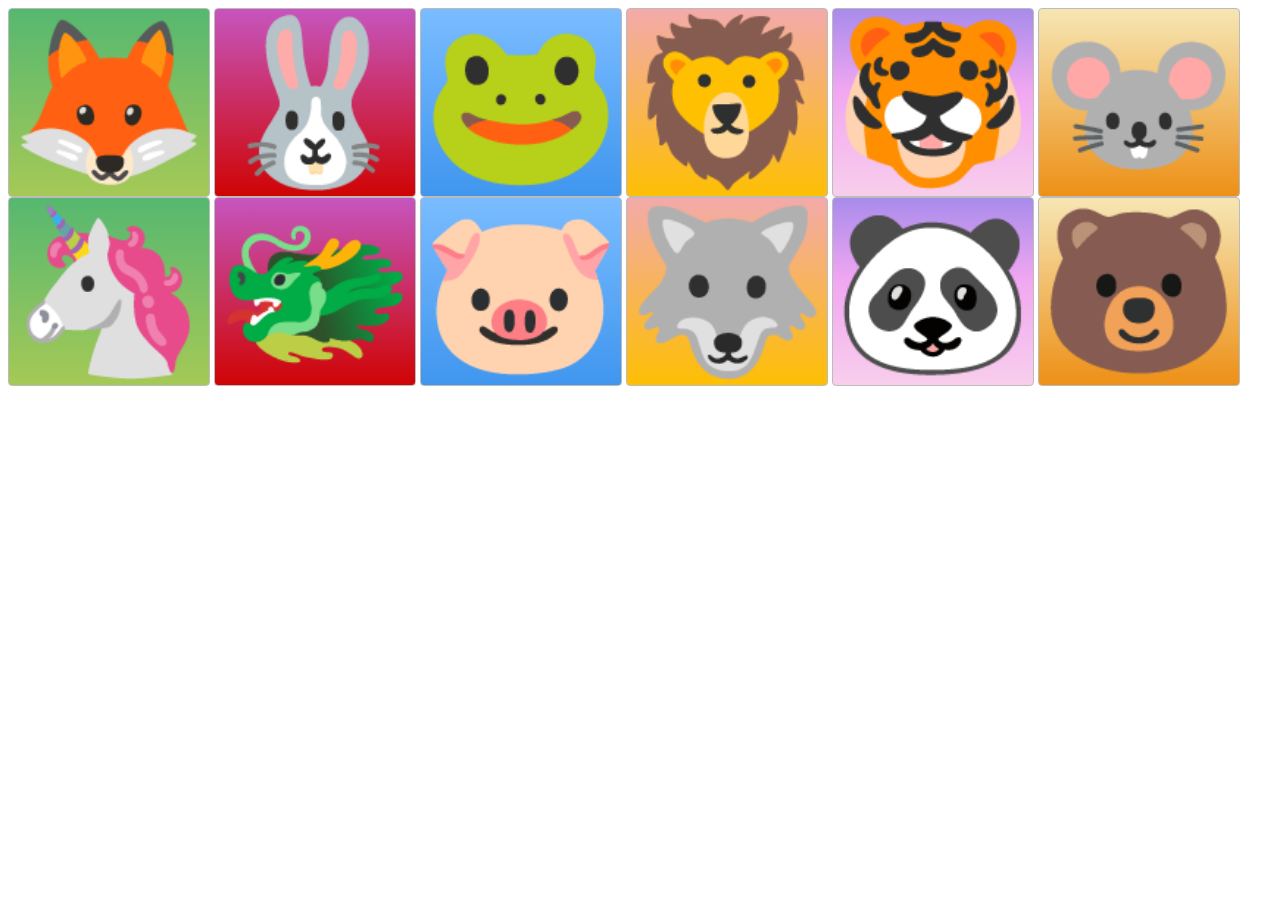
==== css_grid/index.html @ eec1d522 "css_grid init" ====
<!DOCTYPE html>
<html>
<head>
  <!-- the below meta tag is default in most modern browsers. however if you have an
  older browser, the emojis may not show up properly. In which case you need this meta
  tag. Read more here: https://teamtreehouse.com/community/meta-charsetutf8-what-does-this-mean-or-what-does-it-do-i-deleted-it-from-the-code-and-nothing-changed -->
  <meta charset="utf-8" >  
  <title>Grid Master</title>
  <link rel="stylesheet" type="text/css" href="./style.css">
</head>
<body>
  <div class="zone green">🦊</div>
  <div class="zone red">🐰</div>
  <div class="zone blue">🐸</div>
  <div class="zone yellow">🦁</div>
  <div class="zone purple">🐯</div>
  <div class="zone brown">🐭</div>
  <div class="zone green">🦄</div>
  <div class="zone red">🐲</div>
  <div class="zone blue">🐷</div>
  <div class="zone yellow">🐺</div>
  <div class="zone purple">🐼</div>
  <div class="zone brown">🐻</div>
</body>
</html>
---- css_grid/style.css ----
.zone {
    cursor:pointer;
    display:inline-block;
    text-align: center;
    font-size:10em;
    border-radius:4px;
    border:1px solid #bbb;
    transition: all 0.3s linear;
}

.zone:hover {
    -webkit-box-shadow:rgba(0,0,0,0.8) 0px 5px 15px, inset rgba(0,0,0,0.15) 0px -10px 20px;
    -moz-box-shadow:rgba(0,0,0,0.8) 0px 5px 15px, inset rgba(0,0,0,0.15) 0px -10px 20px;
    -o-box-shadow:rgba(0,0,0,0.8) 0px 5px 15px, inset rgba(0,0,0,0.15) 0px -10px 20px;
    box-shadow:rgba(0,0,0,0.8) 0px 5px 15px, inset rgba(0,0,0,0.15) 0px -10px 20px;
}


/*https://paulund.co.uk/how-to-create-shiny-css-buttons*/
/***********************************************************************
 *  Green Background
 **********************************************************************/
.green{
    background: #56B870; /* Old browsers */
    background: -moz-linear-gradient(top, #56B870 0%, #a5c956 100%); /* FF3.6+ */
    background: -webkit-gradient(linear, left top, left bottom, color-stop(0%,#56B870), color-stop(100%,#a5c956)); /* Chrome,Safari4+ */
    background: -webkit-linear-gradient(top, #56B870 0%,#a5c956 100%); /* Chrome10+,Safari5.1+ */
    background: -o-linear-gradient(top, #56B870 0%,#a5c956 100%); /* Opera 11.10+ */
    background: -ms-linear-gradient(top, #56B870 0%,#a5c956 100%); /* IE10+ */
    background: linear-gradient(top, #56B870 0%,#a5c956 100%); /* W3C */
}

/***********************************************************************
 *  Red Background
 **********************************************************************/
.red{
    background: #C655BE; /* Old browsers */
    background: -moz-linear-gradient(top, #C655BE 0%, #cf0404 100%); /* FF3.6+ */
    background: -webkit-gradient(linear, left top, left bottom, color-stop(0%,#C655BE), color-stop(100%,#cf0404)); /* Chrome,Safari4+ */
    background: -webkit-linear-gradient(top, #C655BE 0%,#cf0404 100%); /* Chrome10+,Safari5.1+ */
    background: -o-linear-gradient(top, #C655BE 0%,#cf0404 100%); /* Opera 11.10+ */
    background: -ms-linear-gradient(top, #C655BE 0%,#cf0404 100%); /* IE10+ */
    background: linear-gradient(top, #C655BE 0%,#cf0404 100%); /* W3C */
}

/***********************************************************************
 *  Yellow Background
 **********************************************************************/
.yellow{
    background: #F3AAAA; /* Old browsers */
    background: -moz-linear-gradient(top, #F3AAAA 0%, #febf04 100%); /* FF3.6+ */
    background: -webkit-gradient(linear, left top, left bottom, color-stop(0%,#F3AAAA), color-stop(100%,#febf04)); /* Chrome,Safari4+ */
    background: -webkit-linear-gradient(top, #F3AAAA 0%,#febf04 100%); /* Chrome10+,Safari5.1+ */
    background: -o-linear-gradient(top, #F3AAAA 0%,#febf04 100%); /* Opera 11.10+ */
    background: -ms-linear-gradient(top, #F3AAAA 0%,#febf04 100%); /* IE10+ */
    background: linear-gradient(top, #F3AAAA 0%,#febf04 100%); /* W3C */
}

/***********************************************************************
 *  Blue Background
 **********************************************************************/
.blue{
    background: #7abcff; /* Old browsers */
    background: -moz-linear-gradient(top, #7abcff 0%, #60abf8 44%, #4096ee 100%); /* FF3.6+ */
    background: -webkit-gradient(linear, left top, left bottom, color-stop(0%,#7abcff), color-stop(44%,#60abf8), color-stop(100%,#4096ee)); /* Chrome,Safari4+ */
    background: -webkit-linear-gradient(top, #7abcff 0%,#60abf8 44%,#4096ee 100%); /* Chrome10+,Safari5.1+ */
    background: -o-linear-gradient(top, #7abcff 0%,#60abf8 44%,#4096ee 100%); /* Opera 11.10+ */
    background: -ms-linear-gradient(top, #7abcff 0%,#60abf8 44%,#4096ee 100%); /* IE10+ */
    background: linear-gradient(top, #7abcff 0%,#60abf8 44%,#4096ee 100%); /* W3C */
}

/***********************************************************************
 *  Purple Background
 **********************************************************************/
.purple {
    background: #A88BEB; /* Old browsers */
    background: -moz-linear-gradient(top, #A88BEB 0%, #F1A7F1 44%, #F8CEEC 100%); /* FF3.6+ */
    background: -webkit-gradient(linear, left top, left bottom, color-stop(0%,#A88BEB), color-stop(44%,#F1A7F1), color-stop(100%,#F8CEEC)); /* Chrome,Safari4+ */
    background: -webkit-linear-gradient(top, #A88BEB 0%,#F1A7F1 44%,#F8CEEC 100%); /* Chrome10+,Safari5.1+ */
    background: -o-linear-gradient(top, #A88BEB 0%,#F1A7F1 44%,#F8CEEC 100%); /* Opera 11.10+ */
    background: -ms-linear-gradient(top, #A88BEB 0%,#F1A7F1 44%,#F8CEEC 100%); /* IE10+ */
    background: linear-gradient(top, #A88BEB 0%,#F1A7F1 44%,#F8CEEC 100%); /* W3C */
}

/***********************************************************************
 *  Brown Background
 **********************************************************************/
.brown {
    background: #f6e6b4; /* Old browsers */
    background: -moz-linear-gradient(top, #f6e6b4 0%, #ed9017 100%); /* FF3.6+ */
    background: -webkit-gradient(linear, left top, left bottom, color-stop(0%,#f6e6b4), color-stop(100%,#ed9017)); /* Chrome,Safari4+ */
    background: -webkit-linear-gradient(top, #f6e6b4 0%,#ed9017 100%); /* Chrome10+,Safari5.1+ */
    background: -o-linear-gradient(top, #f6e6b4 0%,#ed9017 100%); /* Opera 11.10+ */
    background: -ms-linear-gradient(top, #f6e6b4 0%,#ed9017 100%); /* IE10+ */
    background: linear-gradient(top, #f6e6b4 0%,#ed9017 100%); /* W3C */
    filter: progid:DXImageTransform.Microsoft.gradient( startColorstr='#f6e6b4', endColorstr='#ed9017',GradientType=0 ); /* IE6-9 */
}
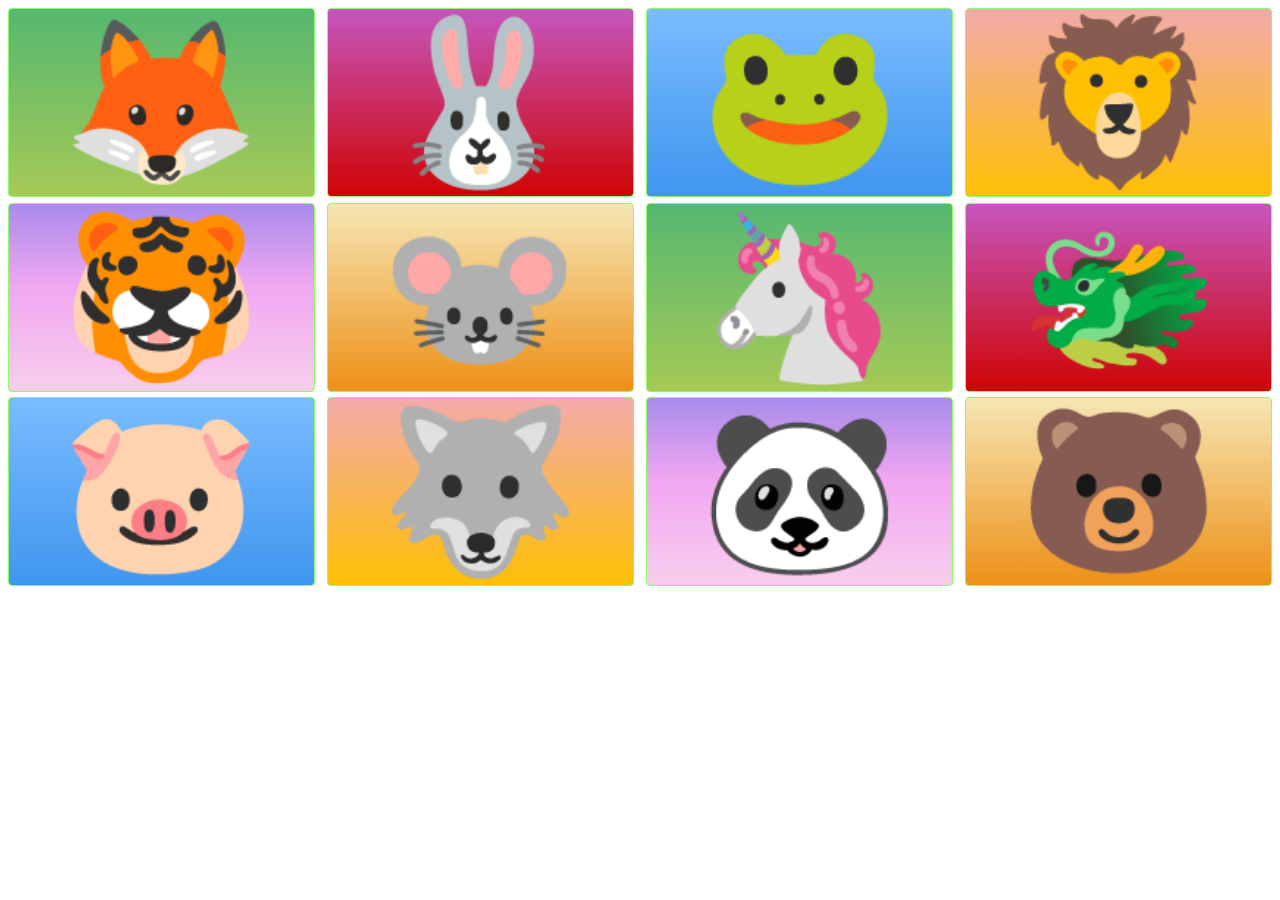
==== commit a610444b: "css_grid_1" ====
--- a/css_grid/index.html
+++ b/css_grid/index.html
@@ -9,17 +9,19 @@
   <link rel="stylesheet" type="text/css" href="./style.css">
 </head>
 <body>
-  <div class="zone green">🦊</div>
-  <div class="zone red">🐰</div>
-  <div class="zone blue">🐸</div>
-  <div class="zone yellow">🦁</div>
-  <div class="zone purple">🐯</div>
-  <div class="zone brown">🐭</div>
-  <div class="zone green">🦄</div>
-  <div class="zone red">🐲</div>
-  <div class="zone blue">🐷</div>
-  <div class="zone yellow">🐺</div>
-  <div class="zone purple">🐼</div>
-  <div class="zone brown">🐻</div>
+  <div class="container">
+    <div class="zone green">🦊</div>
+    <div class="zone red">🐰</div>
+    <div class="zone blue">🐸</div>
+    <div class="zone yellow">🦁</div>
+    <div class="zone purple">🐯</div>
+    <div class="zone brown">🐭</div>
+    <div class="zone green">🦄</div>
+    <div class="zone red">🐲</div>
+    <div class="zone blue">🐷</div>
+    <div class="zone yellow">🐺</div>
+    <div class="zone purple">🐼</div>
+    <div class="zone brown">🐻</div>
+  </div>
 </body>
 </html>--- a/css_grid/style.css
+++ b/css_grid/style.css
@@ -1,10 +1,16 @@
+.container {
+    display: grid;
+    gap: 1%;
+    grid-template-columns: 1fr 1fr 1fr 1fr;
+}
+
 .zone {
     cursor:pointer;
-    display:inline-block;
+    /* display:block; */
     text-align: center;
     font-size:10em;
     border-radius:4px;
-    border:1px solid #bbb;
+    border:1px solid #8cfb6a;
     transition: all 0.3s linear;
 }
 
